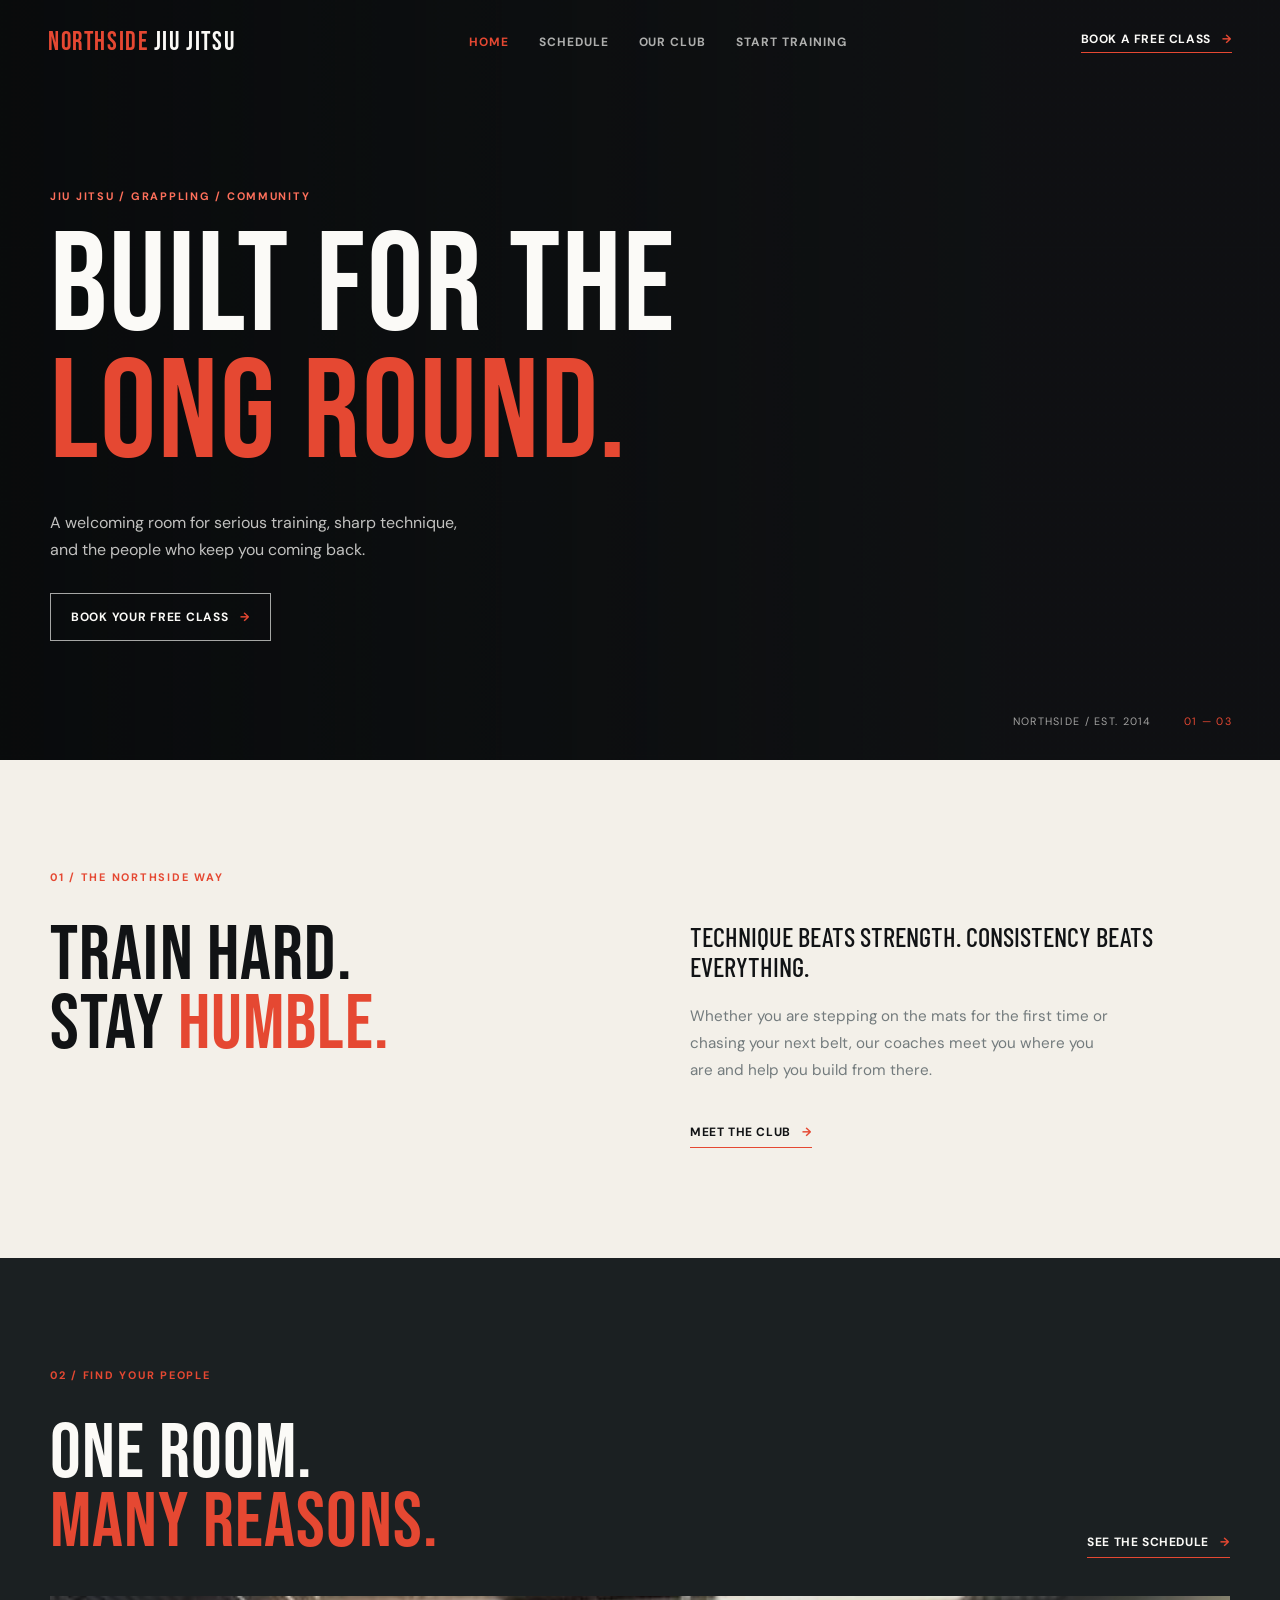
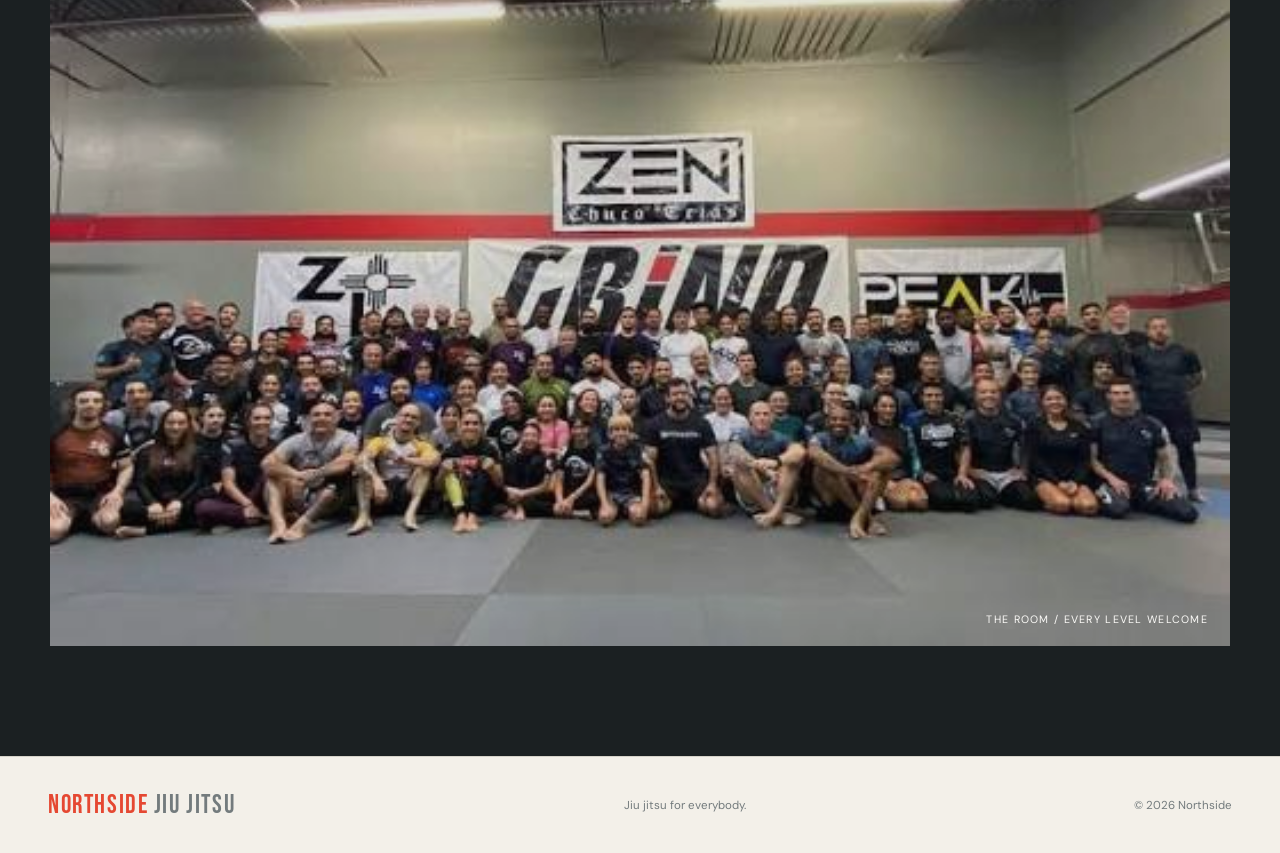
==== index.html @ 99dbfb48 "Add files via upload" ====
<!DOCTYPE html>
<html lang="en">
<head>
	<meta charset="UTF-8"><meta name="viewport" content="width=device-width, initial-scale=1.0">
	<title>Northside Jiu Jitsu | Train with purpose</title>
	<link rel="preconnect" href="https://fonts.googleapis.com"><link rel="preconnect" href="https://fonts.gstatic.com" crossorigin>
	<link href="https://fonts.googleapis.com/css2?family=Barlow+Condensed:wght@500;600;700&family=Bebas+Neue&family=DM+Sans:wght@400;500;700&display=swap" rel="stylesheet"><link rel="stylesheet" href="styles.css">
</head>
<body>
	<header class="site-header"><a class="logo" href="index.html"><span>Northside</span> Jiu Jitsu</a><button class="menu-toggle" type="button" aria-label="Open navigation" aria-expanded="false">Menu</button><nav class="site-nav" aria-label="Main navigation"><a class="active" href="index.html">Home</a><a href="shop.html">Schedule</a><a href="about.html">Our club</a><a href="contacts.html">Start training</a></nav><a class="header-link" href="contacts.html">Book a free class <span>&rarr;</span></a></header>
	<main>
		<section class="hero-home"><div class="hero-image"></div><div class="hero-copy page-width"><p class="eyebrow light">Jiu jitsu / Grappling / Community</p><h1>Built for the<br><em>long round.</em></h1><p class="hero-text">A welcoming room for serious training, sharp technique, and the people who keep you coming back.</p><a class="button button-light" href="contacts.html">Book your free class <span>&rarr;</span></a></div><div class="hero-caption">Northside / Est. 2014 <span>01 — 03</span></div></section>
		<section class="intro-section page-width section-pad"><div class="section-label">01 / The Northside way</div><div class="intro-grid"><h2>Train hard.<br>Stay <em>humble.</em></h2><div><p class="large-copy">Technique beats strength. Consistency beats everything.</p><p>Whether you are stepping on the mats for the first time or chasing your next belt, our coaches meet you where you are and help you build from there.</p><a class="text-link" href="about.html">Meet the club <span>&rarr;</span></a></div></div></section>
		<section class="feature-section section-pad"><div class="page-width"><div class="section-label">02 / Find your people</div><div class="feature-heading"><h2>One room.<br><em>Many reasons.</em></h2><a class="text-link" href="shop.html">See the schedule <span>&rarr;</span></a></div></div><div class="feature-image page-width"><img src="images/images (2).jpg" alt="The Northside grappling club community"><span class="image-note">The room / Every level welcome</span></div></section>
	</main>
	<footer class="site-footer"><a class="logo" href="index.html"><span>Northside</span> Jiu Jitsu</a><p>Jiu jitsu for everybody.</p><p>&copy; <span data-year></span> Northside</p></footer><script src="script.js"></script>
</body></html>
---- styles.css ----
:root {
	--black: #111315;
	--charcoal: #1b2022;
	--cream: #f3f0e9;
	--white: #fbfaf7;
	--red: #e54832;
	--red-dark: #b93224;
	--grey: #737b7d;
	--line: #d6d3ca;
}
* { box-sizing: border-box; }
html { scroll-behavior: smooth; }
body { margin: 0; min-width: 320px; background: var(--cream); color: var(--black); font-family: "DM Sans", sans-serif; }
a { color: inherit; text-decoration: none; }
button, input, textarea { font: inherit; }
.page-width { width: min(1180px, calc(100% - 96px)); margin: 0 auto; }
.site-header { position: absolute; top: 0; left: 0; z-index: 10; display: flex; align-items: center; width: 100%; padding: 26px 48px; color: var(--white); }
.site-header.dark { color: var(--black); }
.logo { font-family: "Bebas Neue", sans-serif; font-size: 1.65rem; letter-spacing: .06em; }
.logo span { color: var(--red); }
.site-nav { display: flex; gap: 30px; margin: 0 auto; color: rgba(251,250,247,.68); font-size: .75rem; font-weight: 700; letter-spacing: .08em; text-transform: uppercase; }
.site-header.dark .site-nav { color: var(--grey); }
.site-nav a { transition: color 180ms ease; }
.site-nav a:hover, .site-nav .active { color: var(--red); }
.header-link { border-bottom: 1px solid var(--red); padding-bottom: 5px; font-size: .75rem; font-weight: 700; letter-spacing: .05em; text-transform: uppercase; }
.header-link span, .text-link span, .button span { display: inline-block; margin-left: 8px; color: var(--red); transition: transform 180ms ease; }
.header-link:hover span, .text-link:hover span, .button:hover span { transform: translateX(4px); }
.menu-toggle { display: none; border: 0; background: transparent; color: inherit; cursor: pointer; font-size: .75rem; font-weight: 700; letter-spacing: .08em; text-transform: uppercase; }
.hero-home { position: relative; min-height: 760px; overflow: hidden; background: var(--black); color: var(--white); }
.hero-image { position: absolute; inset: 0; background: linear-gradient(90deg, rgba(9,11,12,.9), rgba(9,11,12,.16) 78%), url("images/Jiu-Jitsu-class-at-The-Ottawa-Jiu-Jitsu-Club.webp") center / cover; transform: scale(1.02); animation: slow-zoom 12s ease-out both; }
.hero-copy { position: relative; z-index: 1; display: flex; flex-direction: column; justify-content: center; min-height: 760px; padding-top: 70px; }
.eyebrow { margin: 0 0 22px; color: var(--red); font-size: .68rem; font-weight: 700; letter-spacing: .16em; text-transform: uppercase; }
.eyebrow.light { color: #ff705b; }
h1, h2 { margin: 0; font-family: "Bebas Neue", sans-serif; font-weight: 400; letter-spacing: .015em; line-height: .9; text-transform: uppercase; }
h1 { max-width: 800px; font-size: clamp(5rem, 11vw, 10.5rem); }
h1 em, h2 em { color: var(--red); font-style: normal; }
.hero-text { max-width: 430px; margin: 30px 0; color: var(--grey); font-size: 1rem; line-height: 1.7; }
.hero-copy .hero-text { color: rgba(251,250,247,.76); }
.button { display: inline-block; width: fit-content; padding: 15px 20px; border: 1px solid var(--red); background: var(--red); color: var(--white); cursor: pointer; font-size: .75rem; font-weight: 700; letter-spacing: .06em; text-transform: uppercase; transition: background 180ms ease, transform 180ms ease; }
.button:hover { background: var(--red-dark); transform: translateY(-2px); }
.button-light { border-color: rgba(251,250,247,.65); background: transparent; }
.button-light:hover { border-color: var(--red); background: var(--red); }
.hero-caption { position: absolute; right: 48px; bottom: 32px; z-index: 1; color: rgba(251,250,247,.62); font-size: .67rem; letter-spacing: .12em; text-transform: uppercase; }
.hero-caption span { margin-left: 28px; color: var(--red); }
.section-pad { padding-top: 110px; padding-bottom: 110px; }
.section-label { color: var(--red); font-size: .68rem; font-weight: 700; letter-spacing: .16em; text-transform: uppercase; }
.intro-grid { display: grid; grid-template-columns: 1fr 1fr; gap: 100px; margin-top: 38px; }
h2 { font-size: clamp(3.4rem, 6vw, 6.3rem); }
.large-copy { margin: 0 0 20px; font-family: "Barlow Condensed", sans-serif; font-size: 1.65rem; font-weight: 500; line-height: 1.15; text-transform: uppercase; }
.intro-grid p:not(.large-copy), .story-copy p, .contact-details p { max-width: 430px; color: var(--grey); font-size: .95rem; line-height: 1.8; }
.text-link { display: inline-block; margin-top: 24px; padding-bottom: 7px; border-bottom: 1px solid var(--red); font-size: .75rem; font-weight: 700; letter-spacing: .05em; text-transform: uppercase; }
.feature-section { background: var(--charcoal); color: var(--white); }
.feature-heading { display: flex; align-items: end; justify-content: space-between; gap: 30px; margin: 38px 0; }
.feature-heading .text-link { color: var(--white); }
.feature-image { position: relative; height: min(58vw, 650px); overflow: hidden; }
.feature-image img { width: 100%; height: 100%; object-fit: cover; opacity: .88; }
.image-note { position: absolute; right: 22px; bottom: 20px; color: var(--white); font-size: .67rem; letter-spacing: .12em; text-transform: uppercase; }
.page-hero { padding-top: 190px; padding-bottom: 90px; }
.page-hero h1 { max-width: 900px; font-size: clamp(5rem, 12vw, 11rem); }
.page-hero .hero-text { margin-bottom: 0; }
.story-layout, .contact-layout { display: grid; grid-template-columns: 1fr 1fr; gap: 100px; align-items: center; }
.story-photo { height: 620px; overflow: hidden; }
.story-photo img { width: 100%; height: 100%; object-fit: cover; }
.story-copy h2, .contact-details h2 { margin: 20px 0 26px; font-size: clamp(3.5rem, 5vw, 5.5rem); }
.quote-section { padding: 100px 0; background: var(--red); color: var(--white); }
.quote { max-width: 900px; margin: 0; font-family: "Bebas Neue", sans-serif; font-size: clamp(3.2rem, 7vw, 7rem); line-height: .9; text-transform: uppercase; }
.quote-credit { margin: 26px 0 0; color: rgba(251,250,247,.75); font-size: .7rem; letter-spacing: .12em; text-transform: uppercase; }
.schedule-hero { padding-bottom: 70px; }
.schedule { padding-top: 0; }
.schedule-intro { display: flex; align-items: end; justify-content: space-between; gap: 30px; margin-bottom: 35px; }
.schedule-intro h2 { font-size: clamp(3.5rem, 6vw, 6rem); }
.schedule-intro p { max-width: 330px; margin: 0; color: var(--grey); font-size: .9rem; line-height: 1.7; }
.schedule-table { border-top: 2px solid var(--black); }
.class-row { display: grid; grid-template-columns: 1.1fr 1fr 1.4fr .7fr; gap: 20px; align-items: center; padding: 22px 0; border-bottom: 1px solid var(--line); }
.class-row > * { margin: 0; }
.class-day { color: var(--red); font-size: .7rem; font-weight: 700; letter-spacing: .12em; text-transform: uppercase; }
.class-name { font-family: "Barlow Condensed", sans-serif; font-size: 1.5rem; font-weight: 600; text-transform: uppercase; }
.class-time, .class-level { color: var(--grey); font-size: .8rem; }
.class-level { text-align: right; }
.contact-hero { padding-bottom: 80px; }
.contact-email { display: inline-block; margin: 28px 0 10px; border-bottom: 1px solid var(--red); font-family: "Barlow Condensed", sans-serif; font-size: 1.8rem; text-transform: uppercase; }
.contact-address { font-size: .8rem !important; }
.contact-form { display: flex; flex-direction: column; gap: 22px; padding: 42px; background: var(--white); }
.contact-form label { color: var(--grey); font-size: .7rem; font-weight: 700; letter-spacing: .08em; text-transform: uppercase; }
.contact-form input, .contact-form textarea { display: block; width: 100%; margin-top: 9px; padding: 12px 0; border: 0; border-bottom: 1px solid var(--line); outline: 0; background: transparent; color: var(--black); resize: vertical; }
.contact-form input:focus, .contact-form textarea:focus { border-color: var(--red); }
.form-status { margin: 0; color: var(--red); font-size: .8rem; }
.site-footer { display: flex; align-items: center; justify-content: space-between; gap: 24px; padding: 32px 48px; border-top: 1px solid var(--line); color: var(--grey); font-size: .72rem; }
.site-footer p { margin: 0; }
@keyframes slow-zoom { from { transform: scale(1.1); } to { transform: scale(1.02); } }
@media (max-width: 760px) {
	.page-width { width: min(100% - 40px, 560px); }
	.site-header { padding: 22px 20px; }
	.menu-toggle { display: block; margin-left: auto; padding: 8px 0; }
	.site-nav { position: absolute; top: 70px; right: 20px; display: none; flex-direction: column; gap: 18px; padding: 20px; background: var(--white); box-shadow: 0 12px 30px rgba(0,0,0,.16); }
	.site-nav.open { display: flex; }
	.site-header:not(.dark) .site-nav { color: var(--black); }
	.header-link { display: none; }
	.hero-home, .hero-copy { min-height: 680px; }
	.hero-caption { right: 20px; bottom: 20px; }
	.intro-grid, .story-layout, .contact-layout { grid-template-columns: 1fr; gap: 48px; }
	.section-pad { padding-top: 78px; padding-bottom: 78px; }
	.feature-heading, .schedule-intro { align-items: start; flex-direction: column; }
	.feature-image { height: 70vw; }
	.page-hero { padding-top: 150px; padding-bottom: 65px; }
	.story-photo { height: 420px; }
	.class-row { grid-template-columns: 1fr 1fr; gap: 10px; padding: 18px 0; }
	.class-time, .class-level { text-align: left; }
	.class-name { grid-column: 1 / -1; grid-row: 2; }
	.class-time { grid-column: 1; grid-row: 3; }
	.class-level { grid-column: 2; grid-row: 3; }
	.contact-form { padding: 28px 22px; }
	.site-footer { align-items: flex-start; flex-direction: column; padding: 30px 20px; }
}
@media (prefers-reduced-motion: reduce) { *, *::before, *::after { animation-duration: .01ms !important; transition-duration: .01ms !important; scroll-behavior: auto !important; } }
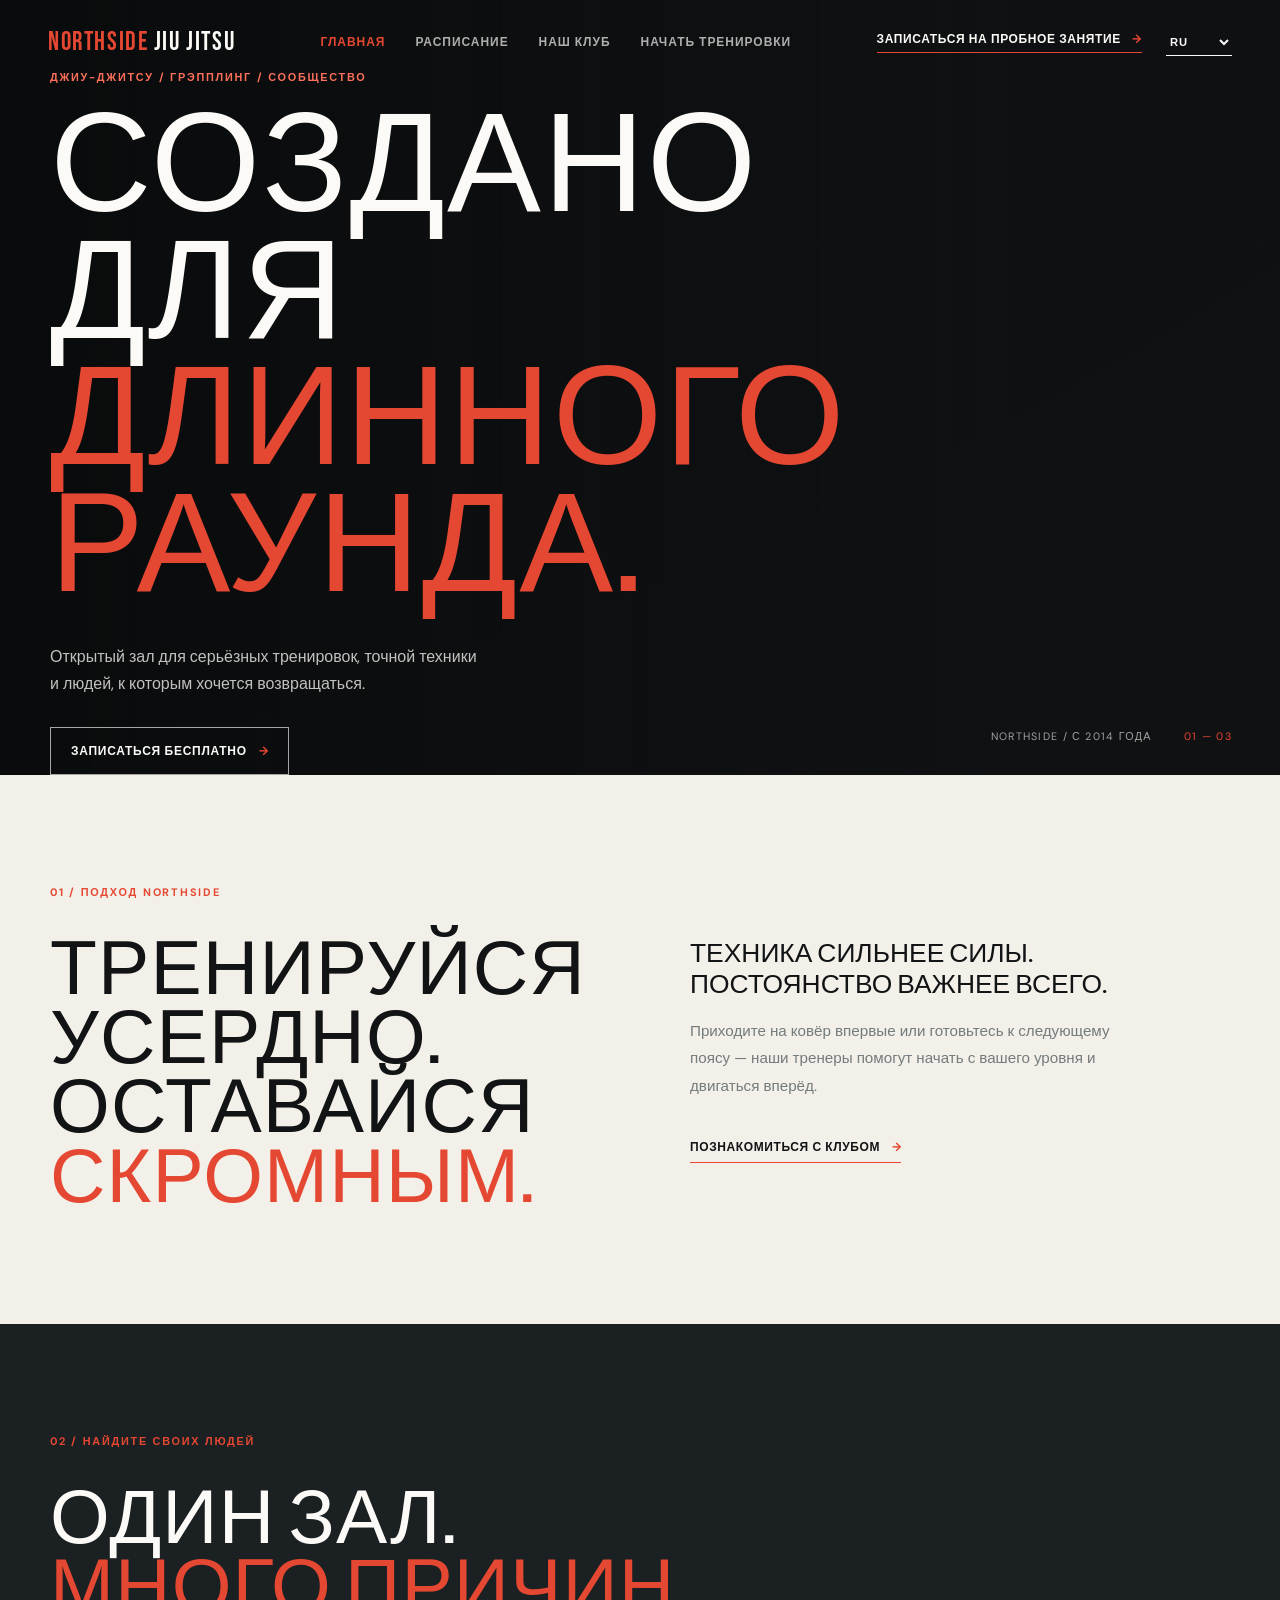
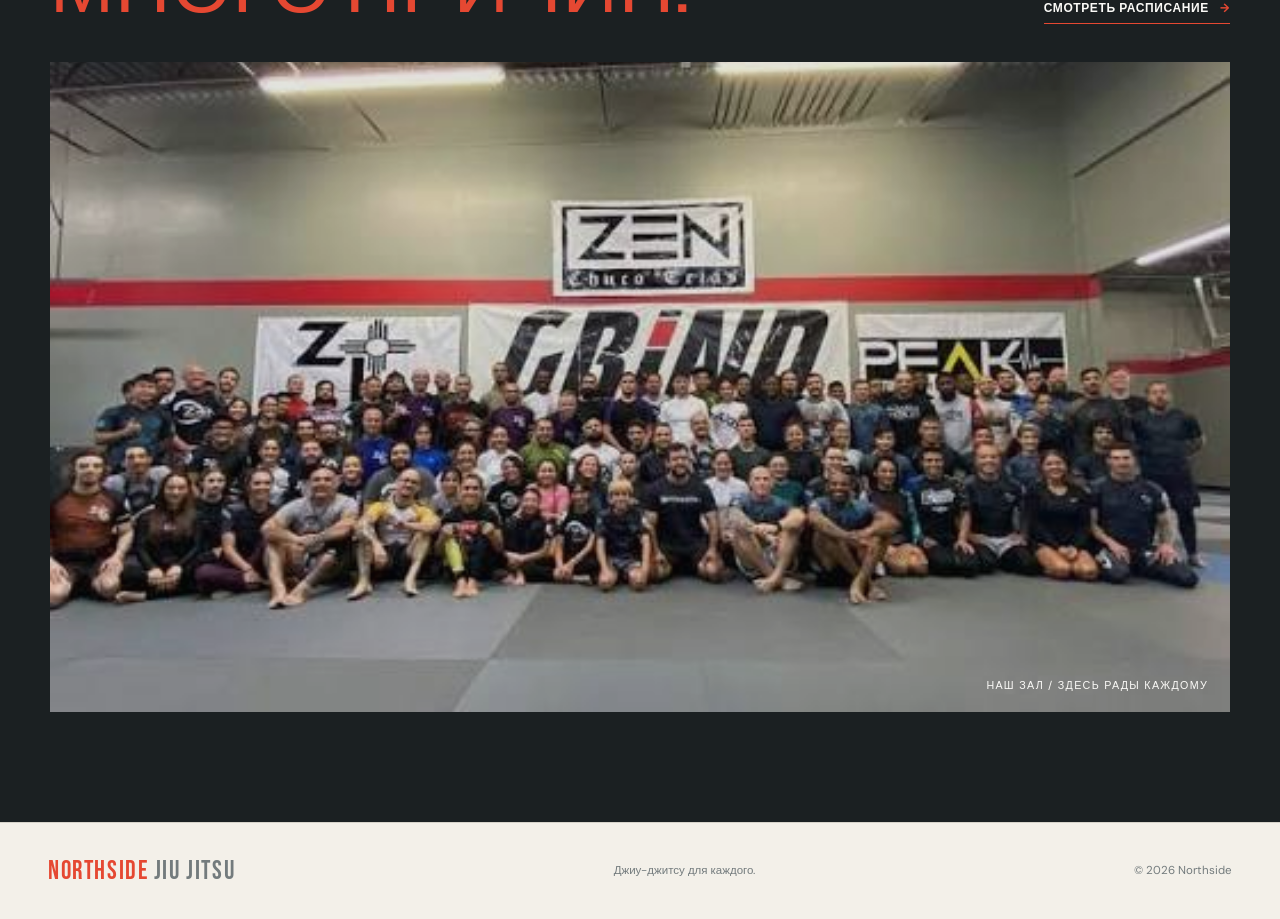
==== commit 6a280031: "Add files via upload" ====
--- a/index.html
+++ b/index.html
@@ -1,17 +1,17 @@
 <!DOCTYPE html>
-<html lang="en">
+<html lang="ru">
 <head>
 	<meta charset="UTF-8"><meta name="viewport" content="width=device-width, initial-scale=1.0">
-	<title>Northside Jiu Jitsu | Train with purpose</title>
+	<title>Northside Jiu Jitsu | Тренируйся с целью</title>
 	<link rel="preconnect" href="https://fonts.googleapis.com"><link rel="preconnect" href="https://fonts.gstatic.com" crossorigin>
 	<link href="https://fonts.googleapis.com/css2?family=Barlow+Condensed:wght@500;600;700&family=Bebas+Neue&family=DM+Sans:wght@400;500;700&display=swap" rel="stylesheet"><link rel="stylesheet" href="styles.css">
 </head>
 <body>
-	<header class="site-header"><a class="logo" href="index.html"><span>Northside</span> Jiu Jitsu</a><button class="menu-toggle" type="button" aria-label="Open navigation" aria-expanded="false">Menu</button><nav class="site-nav" aria-label="Main navigation"><a class="active" href="index.html">Home</a><a href="shop.html">Schedule</a><a href="about.html">Our club</a><a href="contacts.html">Start training</a></nav><a class="header-link" href="contacts.html">Book a free class <span>&rarr;</span></a></header>
+	<header class="site-header"><a class="logo" href="index.html"><span>Northside</span> Jiu Jitsu</a><button class="menu-toggle" type="button" aria-label="Открыть навигацию" aria-expanded="false">Меню</button><nav class="site-nav" aria-label="Основная навигация"><a class="active" href="index.html">Главная</a><a href="shop.html">Расписание</a><a href="about.html">Наш клуб</a><a href="contacts.html">Начать тренировки</a></nav><a class="header-link" href="contacts.html">Записаться на пробное занятие <span>&rarr;</span></a></header>
 	<main>
-		<section class="hero-home"><div class="hero-image"></div><div class="hero-copy page-width"><p class="eyebrow light">Jiu jitsu / Grappling / Community</p><h1>Built for the<br><em>long round.</em></h1><p class="hero-text">A welcoming room for serious training, sharp technique, and the people who keep you coming back.</p><a class="button button-light" href="contacts.html">Book your free class <span>&rarr;</span></a></div><div class="hero-caption">Northside / Est. 2014 <span>01 — 03</span></div></section>
-		<section class="intro-section page-width section-pad"><div class="section-label">01 / The Northside way</div><div class="intro-grid"><h2>Train hard.<br>Stay <em>humble.</em></h2><div><p class="large-copy">Technique beats strength. Consistency beats everything.</p><p>Whether you are stepping on the mats for the first time or chasing your next belt, our coaches meet you where you are and help you build from there.</p><a class="text-link" href="about.html">Meet the club <span>&rarr;</span></a></div></div></section>
-		<section class="feature-section section-pad"><div class="page-width"><div class="section-label">02 / Find your people</div><div class="feature-heading"><h2>One room.<br><em>Many reasons.</em></h2><a class="text-link" href="shop.html">See the schedule <span>&rarr;</span></a></div></div><div class="feature-image page-width"><img src="images/images (2).jpg" alt="The Northside grappling club community"><span class="image-note">The room / Every level welcome</span></div></section>
+		<section class="hero-home"><div class="hero-image"></div><div class="hero-copy page-width"><p class="eyebrow light">Джиу-джитсу / Грэпплинг / Сообщество</p><h1>Создано для<br><em>длинного раунда.</em></h1><p class="hero-text">Открытый зал для серьёзных тренировок, точной техники и людей, к которым хочется возвращаться.</p><a class="button button-light" href="contacts.html">Записаться бесплатно <span>&rarr;</span></a></div><div class="hero-caption">Northside / С 2014 года <span>01 — 03</span></div></section>
+		<section class="intro-section page-width section-pad"><div class="section-label">01 / Подход Northside</div><div class="intro-grid"><h2>Тренируйся усердно.<br>Оставайся <em>скромным.</em></h2><div><p class="large-copy">Техника сильнее силы. Постоянство важнее всего.</p><p>Приходите на ковёр впервые или готовьтесь к следующему поясу — наши тренеры помогут начать с вашего уровня и двигаться вперёд.</p><a class="text-link" href="about.html">Познакомиться с клубом <span>&rarr;</span></a></div></div></section>
+		<section class="feature-section section-pad"><div class="page-width"><div class="section-label">02 / Найдите своих людей</div><div class="feature-heading"><h2>Один зал.<br><em>Много причин.</em></h2><a class="text-link" href="shop.html">Смотреть расписание <span>&rarr;</span></a></div></div><div class="feature-image page-width"><img src="images/images (2).jpg" alt="Сообщество клуба Northside по грэпплингу"><span class="image-note">Наш зал / Здесь рады каждому</span></div></section>
 	</main>
-	<footer class="site-footer"><a class="logo" href="index.html"><span>Northside</span> Jiu Jitsu</a><p>Jiu jitsu for everybody.</p><p>&copy; <span data-year></span> Northside</p></footer><script src="script.js"></script>
+	<footer class="site-footer"><a class="logo" href="index.html"><span>Northside</span> Jiu Jitsu</a><p>Джиу-джитсу для каждого.</p><p>&copy; <span data-year></span> Northside</p></footer><script src="script.js"></script>
 </body></html>
--- a/styles.css
+++ b/styles.css
@@ -26,6 +26,8 @@
 .header-link span, .text-link span, .button span { display: inline-block; margin-left: 8px; color: var(--red); transition: transform 180ms ease; }
 .header-link:hover span, .text-link:hover span, .button:hover span { transform: translateX(4px); }
 .menu-toggle { display: none; border: 0; background: transparent; color: inherit; cursor: pointer; font-size: .75rem; font-weight: 700; letter-spacing: .08em; text-transform: uppercase; }
+.language-select { margin-left: 24px; padding: 6px 22px 6px 0; border: 0; border-bottom: 1px solid currentColor; background: transparent; color: inherit; cursor: pointer; font-size: .7rem; font-weight: 700; letter-spacing: .08em; text-transform: uppercase; }
+.language-select option { color: var(--black); }
 .hero-home { position: relative; min-height: 760px; overflow: hidden; background: var(--black); color: var(--white); }
 .hero-image { position: absolute; inset: 0; background: linear-gradient(90deg, rgba(9,11,12,.9), rgba(9,11,12,.16) 78%), url("images/Jiu-Jitsu-class-at-The-Ottawa-Jiu-Jitsu-Club.webp") center / cover; transform: scale(1.02); animation: slow-zoom 12s ease-out both; }
 .hero-copy { position: relative; z-index: 1; display: flex; flex-direction: column; justify-content: center; min-height: 760px; padding-top: 70px; }
@@ -96,6 +98,7 @@
 	.site-nav.open { display: flex; }
 	.site-header:not(.dark) .site-nav { color: var(--black); }
 	.header-link { display: none; }
+	.language-select { margin-left: 20px; }
 	.hero-home, .hero-copy { min-height: 680px; }
 	.hero-caption { right: 20px; bottom: 20px; }
 	.intro-grid, .story-layout, .contact-layout { grid-template-columns: 1fr; gap: 48px; }
